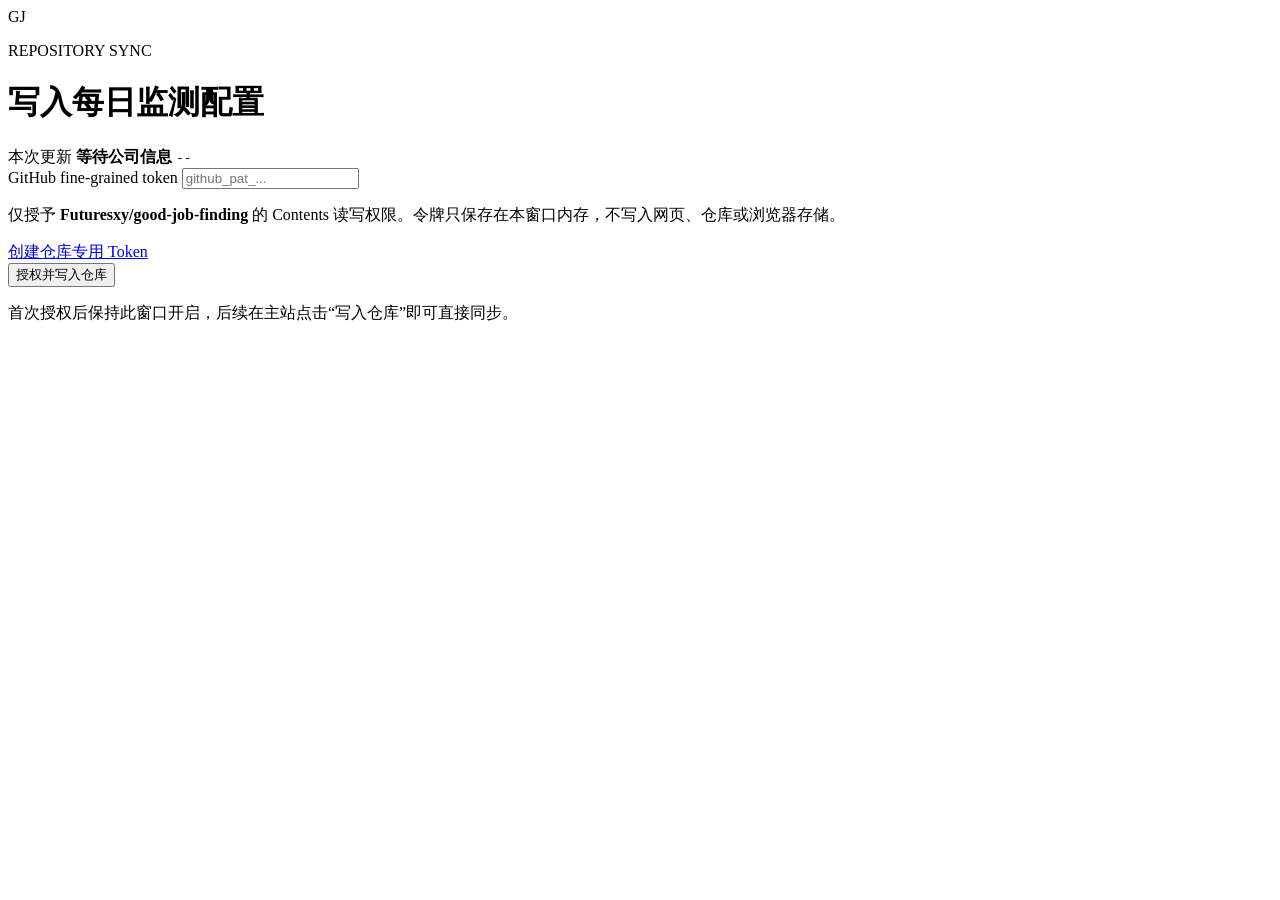
==== github-sync.html @ af57b518 "Add direct repository sync page" ====
<!doctype html>
<html lang="zh-CN">
<head>
  <meta charset="utf-8">
  <meta name="viewport" content="width=device-width,initial-scale=1">
  <meta http-equiv="Content-Security-Policy" content="default-src 'self'; connect-src https://api.github.com; style-src 'self'; script-src 'self'; img-src 'self'; base-uri 'none'; form-action 'none'">
  <meta name="referrer" content="no-referrer">
  <title>写入招聘源 | Good Job Finding</title>
  <link rel="stylesheet" href="./github-sync.css?v=20260712-1">
</head>
<body>
  <main>
    <header><span class="mark">GJ</span><div><p>REPOSITORY SYNC</p><h1>写入每日监测配置</h1></div></header>
    <section class="task">
      <span>本次更新</span>
      <strong id="company">等待公司信息</strong>
      <code id="url">--</code>
    </section>
    <section class="auth" id="authPanel">
      <label for="token">GitHub fine-grained token</label>
      <input id="token" type="password" autocomplete="off" placeholder="github_pat_..." spellcheck="false">
      <p>仅授予 <strong>Futuresxy/good-job-finding</strong> 的 Contents 读写权限。令牌只保存在本窗口内存，不写入网页、仓库或浏览器存储。</p>
      <a href="https://github.com/settings/personal-access-tokens/new" target="_blank" rel="noreferrer">创建仓库专用 Token</a>
    </section>
    <button id="sync" type="button">授权并写入仓库</button>
    <p class="status" id="status" role="status">首次授权后保持此窗口开启，后续在主站点击“写入仓库”即可直接同步。</p>
  </main>
  <script src="./github-sync.js?v=20260712-1"></script>
</body>
</html>
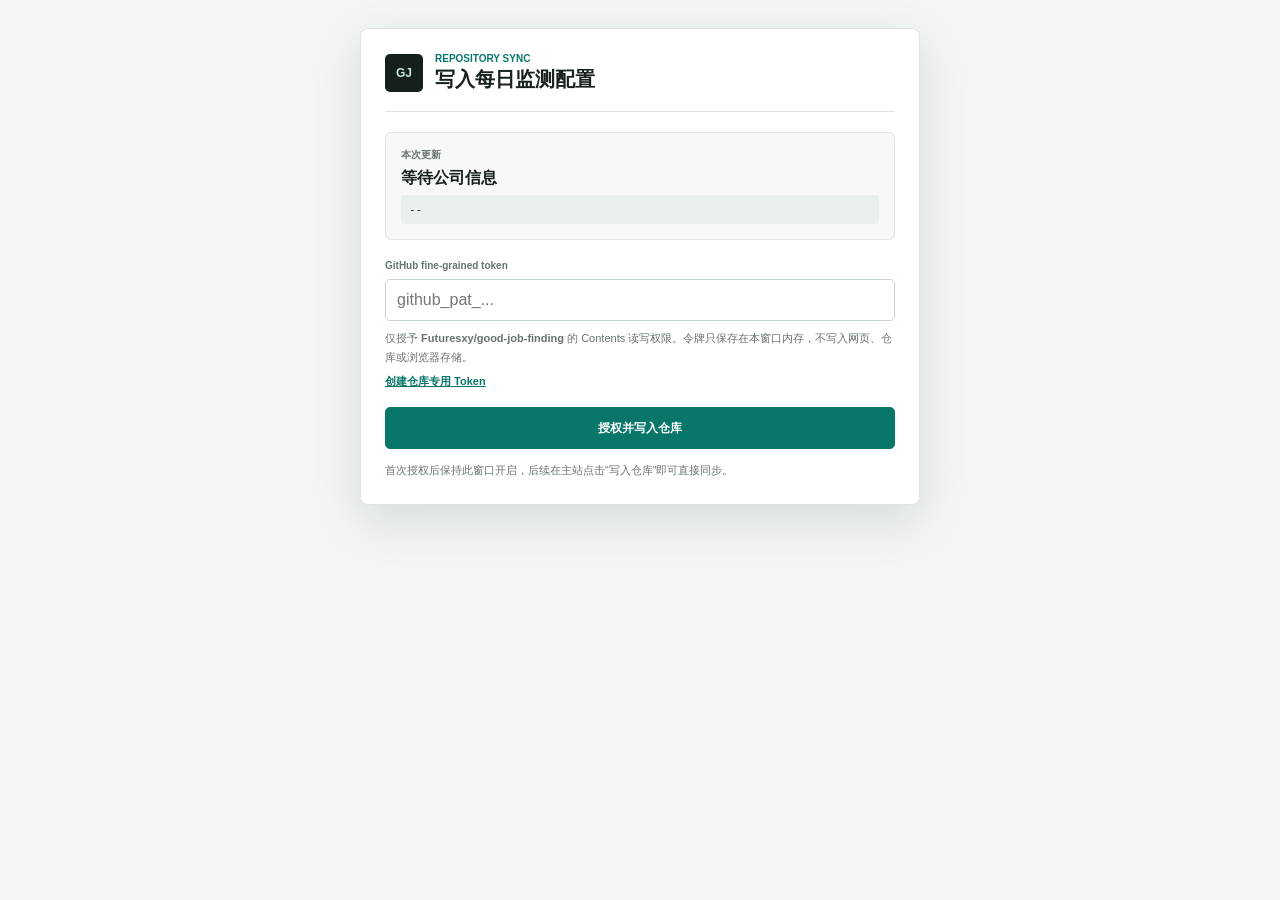
==== commit a79c41e1: "Refresh repository sync assets" ====
--- a/github-sync.html
+++ b/github-sync.html
@@ -6,7 +6,7 @@
   <meta http-equiv="Content-Security-Policy" content="default-src 'self'; connect-src https://api.github.com; style-src 'self'; script-src 'self'; img-src 'self'; base-uri 'none'; form-action 'none'">
   <meta name="referrer" content="no-referrer">
   <title>写入招聘源 | Good Job Finding</title>
-  <link rel="stylesheet" href="./github-sync.css?v=20260712-1">
+  <link rel="stylesheet" href="./github-sync.css?v=20260712-2">
 </head>
 <body>
   <main>
@@ -25,6 +25,6 @@
     <button id="sync" type="button">授权并写入仓库</button>
     <p class="status" id="status" role="status">首次授权后保持此窗口开启，后续在主站点击“写入仓库”即可直接同步。</p>
   </main>
-  <script src="./github-sync.js?v=20260712-1"></script>
+  <script src="./github-sync.js?v=20260712-2"></script>
 </body>
 </html>
--- a/github-sync.css
+++ b/github-sync.css
@@ -0,0 +1 @@
+:root{font-family:Inter,"Segoe UI","Microsoft YaHei",sans-serif;color:#17211e;background:#f2f6f4;letter-spacing:0}*{box-sizing:border-box}body{margin:0;min-width:320px}main{width:min(560px,calc(100% - 28px));margin:28px auto;background:#fff;border:1px solid #dce5e0;border-radius:8px;padding:24px;box-shadow:0 16px 50px rgba(20,38,32,.12)}header{display:flex;gap:12px;align-items:center;padding-bottom:18px;border-bottom:1px solid #dce5e0}.mark{width:38px;height:38px;display:grid;place-items:center;border-radius:5px;background:#15201d;color:#bce7df;font-size:12px;font-weight:800}header p{margin:0;color:#087669;font-size:10px;font-weight:800}h1{margin:2px 0 0;font-size:20px}.task{display:grid;gap:6px;margin:20px 0;padding:15px;background:#f6f9f7;border:1px solid #dce5e0;border-radius:6px}.task span,label{font-size:10px;font-weight:750;color:#66736e}.task strong{font-size:16px}.task code{padding:8px;background:#e8efec;border-radius:4px;overflow:auto;font-size:11px}.auth{display:grid;gap:8px}.auth input{height:42px;border:1px solid #c7d3cd;border-radius:5px;padding:0 11px;font:inherit}.auth p,.status{font-size:11px;line-height:1.7;color:#66736e;margin:0}.auth a{color:#087669;font-size:11px;font-weight:700}button{width:100%;height:42px;margin-top:18px;border:1px solid #087669;border-radius:5px;background:#087669;color:#fff;font:inherit;font-size:12px;font-weight:800;cursor:pointer}button:disabled{opacity:.55;cursor:wait}.status{margin-top:12px}.status.ok{color:#087669}.status.error{color:#b9473b}@media(max-width:480px){main{margin:14px auto;padding:18px}}
